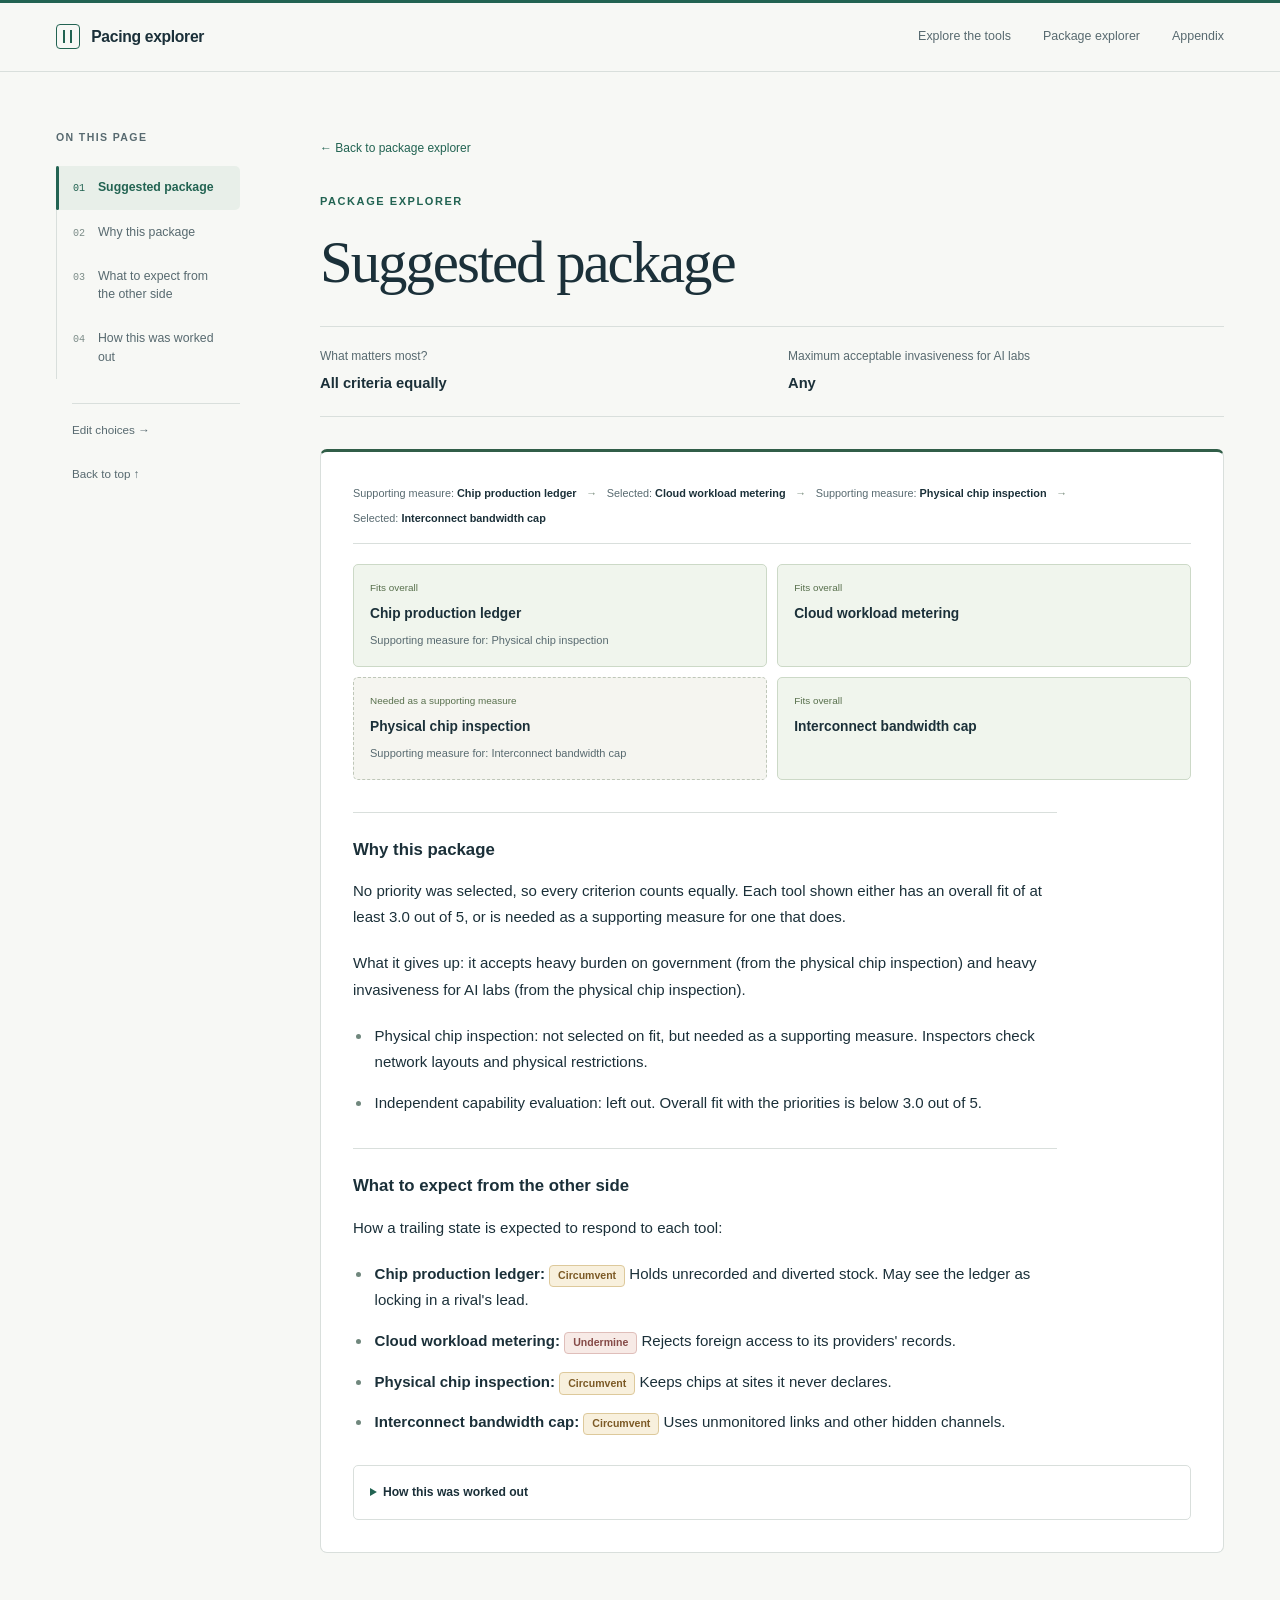
==== package.html @ ae377d94 "Add the pacing explorer site Site files only (pages, styles, data, scripts), copied from the pacing " ====
<!doctype html>
<html lang="en">
<head>
<meta charset="utf-8">
<meta name="viewport" content="width=device-width, initial-scale=1">
<meta name="referrer" content="no-referrer">
<title>Suggested package | Verifying agreements to pace AI</title>
<link rel="stylesheet" href="css/style.css">
</head>
<body data-page="package">
<a class="skip-link" href="#main">Skip to content</a>

<main id="main" tabindex="-1">
  <div id="view" class="wrap">
    <noscript>
      <p>This page needs JavaScript to show its content. Everything runs on this device. Nothing is sent anywhere.</p>
    </noscript>
  </div>
</main>

<div id="tooltip" class="tooltip" role="tooltip" hidden></div>

<!-- Data first, then logic. Plain scripts, so the page works when opened from a folder (file://). -->
<script src="data/interventions.js"></script>
<script src="data/glossary.js"></script>
<script src="data/method.js"></script>
<script src="js/builder.js"></script>
<script src="js/app.js"></script>
</body>
</html>
---- css/style.css ----
/* Local, dependency-free styles. Content and scoring live in data/*.js. */
:root {
  color-scheme: light;
  --ink: #1b3039;
  --muted: #586a70;
  --line: #d9dfdc;
  --soft: #edf1ed;
  --paper: #fff;
  --bg: #f7f8f5;
  --link: #226352;
  --focus: #216953;
  --c-benefit: #1f5fbf;
  --c-cost: #8a5a2b;
  --c-empty: #6b7280;
  --measure: 44rem;
  --serif: Charter, "Bitstream Charter", "Iowan Old Style", "Palatino Linotype", Palatino, Georgia, serif;
  --sans: -apple-system, BlinkMacSystemFont, "Segoe UI", Helvetica, Arial, sans-serif;
  --mono: "SFMono-Regular", Consolas, monospace;
}
* { box-sizing: border-box; }
html { -webkit-text-size-adjust: 100%; scroll-behavior: smooth; scroll-padding-top: 0; }
body { margin: 0; background: var(--bg); color: var(--ink); font: 16px/1.75 var(--sans); }
.wrap { width: min(100%, 1440px); margin: 0 auto; padding: 3.5rem 3.5rem 6rem; display: grid; grid-template-columns: 12.5rem minmax(0, 1fr); column-gap: 4rem; }
.wrap > * { grid-column: 2; min-width: 0; }
main:focus, h1:focus, section:focus, .builder-results:focus, details:focus { outline: none; }
a { color: var(--link); text-underline-offset: .22em; text-decoration-thickness: 1px; }
a:hover { text-decoration-thickness: 2px; }
button, input, select, summary, a { -webkit-tap-highlight-color: #22635218; }
button, input, select { font: inherit; }
:focus-visible { outline: 3px solid var(--focus); outline-offset: 4px; border-radius: 3px; }
[hidden] { display: none !important; }
.skip-link { position: fixed; left: 1rem; top: -6rem; z-index: 100; background: var(--ink); color: white; padding: .7rem 1.2rem; }
.skip-link:focus { top: .5rem; }
.visually-hidden { position: absolute !important; width: 1px; height: 1px; margin: -1px; padding: 0; overflow: hidden; clip: rect(0 0 0 0); white-space: nowrap; border: 0; }
h1, h2, h3, h4, h5 { color: var(--ink); }
h1, h2 { font-family: var(--serif); font-weight: 500; }
h1 { margin: 0; max-width: 52rem; font-size: clamp(2.8rem, 4.6vw, 4.5rem); line-height: 1.08; letter-spacing: -.035em; text-wrap: balance; }
h2 { margin: 0; max-width: 44rem; font-size: clamp(1.9rem, 2.8vw, 2.75rem); line-height: 1.17; letter-spacing: -.025em; text-wrap: balance; }
h3 { margin: 2rem 0 .8rem; font-size: 1.12rem; font-weight: 650; line-height: 1.4; }
h4 { margin: 2rem 0 .75rem; font-size: 1rem; line-height: 1.5; }
h5 { margin: 1.5rem 0 .5rem; font-size: 1rem; line-height: 1.5; }
p, ul, ol, dl { margin: 0 0 1.25rem; }
strong { font-weight: 650; }
.eyebrow { margin: 0 0 1.2rem; font-size: .69rem; font-weight: 650; letter-spacing: .14em; text-transform: uppercase; color: var(--link); }
section > p, section > .bullets, .why, .notes, .steps-block { max-width: var(--measure); }
.wrap > section { margin-top: 4rem; padding-top: 2.5rem; border-top: 1px solid var(--line); scroll-margin-top: 6rem; }
.wrap > section > :last-child { margin-bottom: 0; }
.section-heading { display: flex; align-items: baseline; gap: 1rem; margin-bottom: 1.4rem; }
.section-index { font: .75rem/1 var(--mono); color: var(--link); flex: 0 0 auto; }
ul.bullets, ol.bullets, .plain-list { padding-left: 1.4rem; }
.bullets li, .plain-list li { padding-left: .2rem; margin-bottom: .8rem; }
li::marker { color: #70877d; }

/* The same navigation frame stays available throughout the publication. */
.masthead { position: sticky; top: 0; z-index: 40; background: #f7f8f5f5; border-top: 3px solid #226352; border-bottom: 1px solid var(--line); backdrop-filter: blur(12px); }
.masthead-inner { max-width: 1440px; min-height: 68px; margin: auto; padding: 0 3.5rem; display: flex; justify-content: space-between; align-items: center; gap: 2rem; }
.brand { display: inline-flex; align-items: center; gap: .7rem; color: var(--ink); font-size: .98rem; font-weight: 650; text-decoration: none; white-space: nowrap; letter-spacing: -.02em; }
.brand-mark { width: 24px; height: 25px; border: 1.5px solid var(--link); border-radius: 4px; position: relative; background: linear-gradient(var(--link), var(--link)) 6px 5px / 2px 13px no-repeat, linear-gradient(var(--link), var(--link)) 13px 5px / 2px 13px no-repeat; }
.masthead nav { display: flex; align-items: center; gap: 2rem; }
.masthead nav a { color: var(--muted); font-size: .78rem; text-decoration: none; padding: .7rem 0; }
.masthead nav a:hover { color: var(--link); }
.wrap > .toc { grid-column: 1; grid-row: 1 / span 12; position: sticky; top: 7rem; align-self: start; max-height: calc(100dvh - 9rem); overflow-y: auto; padding-right: 1rem; }
.toc-heading { font-size: .66rem; font-weight: 650; letter-spacing: .13em; text-transform: uppercase; color: var(--muted); margin-bottom: 1.2rem; }
.toc ol { list-style: none; padding: 0; margin: 0; border-left: 1px solid var(--line); }
.toc li { margin: 0; }
.toc a[data-section] { display: flex; align-items: baseline; gap: .8rem; position: relative; padding: .8rem .8rem .8rem 1rem; font-size: .77rem; line-height: 1.5; color: var(--muted); text-decoration: none; border-radius: 0 5px 5px 0; }
.toc-number { font: .63rem/1.5 var(--mono); color: #7c8c88; }
.toc a[data-section]:hover { background: #edf1ed; color: var(--ink); }
.toc a[aria-current="location"] { color: var(--link); font-weight: 650; background: #e8efe9; }
.toc a[aria-current="location"]::before { content: ""; position: absolute; top: 0; bottom: 0; left: -1px; width: 3px; background: var(--link); border-radius: 2px; }
.toc a[aria-current] .toc-number { color: var(--link); }
.toc-toggle { display: none; }
.back-top, .toc-method { display: block; margin: 1.5rem 0 0 1rem; color: var(--muted); font-size: .73rem; text-decoration: none; }
.toc-method { padding-top: 1rem; border-top: 1px solid var(--line); }

/* An immediate route to the tools, followed by the original introduction. */
.site-head { padding: .25rem 0 2.5rem; scroll-margin-top: 6rem; }
.hero-actions { display: flex; flex-wrap: wrap; align-items: center; gap: .65rem; margin-top: 2rem; }
.button-primary, .button-secondary { display: inline-flex; align-items: center; justify-content: center; min-height: 46px; padding: .65rem 1.1rem; border: 1px solid var(--link); border-radius: 5px; font-size: .79rem; font-weight: 600; text-decoration: none; transition: background .15s, transform .15s; }
.button-primary { background: var(--link); color: white; }
.button-primary:hover { background: #184b3f; transform: translateY(-1px); }
.button-secondary { background: transparent; border-color: #b9c9c0; color: var(--link); }
.button-secondary:hover { background: #e8efe9; }

.intro { max-width: var(--measure); }
.intro > p:first-child { font-family: var(--serif); font-size: 1.3rem; line-height: 1.65; letter-spacing: -.01em; }

/* Native disclosures keep all text available without a wall of prose. */
summary { cursor: pointer; list-style: none; display: flex; align-items: center; gap: 1rem; }
summary::-webkit-details-marker { display: none; }
summary::marker { content: ""; }
.disclosure-icon { margin-left: auto; width: 10px; height: 10px; border-right: 1.5px solid currentColor; border-bottom: 1.5px solid currentColor; transform: rotate(45deg) translate(-2px, -2px); flex: 0 0 auto; transition: transform .15s; }
details[open] > summary .disclosure-icon { transform: rotate(225deg) translate(-1px, -1px); }
.section-actions { display: flex; justify-content: end; margin-top: -.5rem; }
.text-button { border: 0; background: transparent; color: var(--link); cursor: pointer; padding: .65rem 0 .65rem 1rem; min-height: 44px; font-size: .75rem; text-decoration: underline; text-underline-offset: .25em; }
.proposal-list { list-style: none; padding: 0; margin: 0; border: 1px solid var(--line); border-radius: 7px; overflow: clip; background: var(--paper); }
.proposal-list > li + li { border-top: 1px solid var(--line); }
.proposal > summary { padding: 1.3rem 1.5rem; min-height: 76px; font-family: var(--serif); font-size: 1.26rem; line-height: 1.4; }
.proposal > summary:hover { background: #f1f5f0; }
.proposal-number { font: .68rem/1.5 var(--mono); color: #688375; padding-right: .25rem; }
.proposal[open] > summary { background: #eef3ed; border-bottom: 1px solid var(--line); }
.proposal-body { max-width: 49rem; padding: 1.5rem 2rem 1.5rem 4rem; font-size: .94rem; }
.proposal-body > :last-child { margin-bottom: 0; }

/* Tables have clear labels, generous spacing, and responsive reading layouts. */
.table-scroll { position: relative; overflow-x: auto; max-width: 100%; margin: 1.8rem 0 1.1rem; border: 1px solid var(--line); border-radius: 6px; background: var(--paper); -webkit-overflow-scrolling: touch; scrollbar-color: #718b7c #eaf0e9; scrollbar-width: thin; }
.table-scroll.is-scrollable { box-shadow: inset -12px 0 12px -12px #1b303955; }
.table-scroll.is-scrollable::after { content: "Scroll to compare →"; position: sticky; left: 0; display: block; width: min(100%, 100vw); padding: .6rem 1rem; border-top: 1px solid var(--line); color: var(--muted); background: #f0f4ee; font-size: .7rem; }
.data-table { border-collapse: separate; border-spacing: 0; width: 100%; font-size: .78rem; line-height: 1.6; }
.data-table th, .data-table td { padding: 1.1rem .85rem; border-bottom: 1px solid var(--line); vertical-align: top; text-align: left; }
.data-table thead th { background: #eef2ec; color: #465c50; font-size: .7rem; font-weight: 650; line-height: 1.5; }
.data-table tbody th { font-weight: 600; }
.data-table tbody tr:last-child > * { border-bottom: 0; }
.data-table tbody tr:hover { background: #f4f7f1; }
.ranking-table { min-width: 49rem; }
.ranking-table th:first-child, .ranking-table td:first-child { width: 3rem; text-align: center; font: .72rem/1.6 var(--mono); color: #73837a; }
.ranking-table th:nth-child(2), .ranking-table td:nth-child(2) { width: 11.5rem; min-width: 11rem; }
.ranking-table td:nth-child(2) a { color: var(--ink); font-weight: 600; text-decoration: none; }
.ranking-table td:nth-child(2) a:hover { color: var(--link); text-decoration: underline; }
.ranking-table td:nth-child(n+3), .ranking-table thead th:nth-child(n+3) { text-align: center; vertical-align: middle; }
.ranking-table :is(th, td):nth-child(2) { position: sticky; left: 0; background: var(--paper); box-shadow: 1px 0 var(--line); z-index: 1; }
.ranking-table thead th:nth-child(2) { background: #eef2ec; }
.rank { display: inline-block; min-width: 4.2em; padding: .16rem .45rem; border: 1px solid #b7c8bc; border-radius: 4px; font-size: .68rem; line-height: 1.5; text-align: center; font-weight: 600; white-space: nowrap; }
.rank-core { background: #2c5c4a; border-color: #2c5c4a; color: white; }
.rank-partial { background: #e6eee5; color: #315442; }
.rank-option { border-style: dashed; background: #fff; color: #5b6d60; }
.rank-none { border-color: transparent; color: #7a8780; min-width: 0; }
.rank-legend { display: flex; flex-wrap: wrap; gap: .65rem 1.3rem; list-style: none; padding: 0; font-size: .72rem; color: var(--muted); }
.rank-legend .rank { margin-right: .3rem; }
.score-key { min-width: 38rem; }
.score-key th:first-child { width: 25%; }

/* The whole card opens the report; one descriptive link per card is keyboard-focusable. */
.cards { display: grid; grid-template-columns: 1fr 1fr; gap: 1rem; list-style: none; padding: 0; margin: 1.8rem 0 0; }
.card { position: relative; display: flex; flex-direction: column; align-items: start; padding: 1.65rem 1.7rem 1.4rem; background: var(--paper); border: 1px solid var(--line); border-radius: 7px; transition: transform .18s, border-color .18s, box-shadow .18s; }
.card:hover { border-color: #88a18d; box-shadow: 0 5px 20px #19362809; transform: translateY(-2px); }
.card-number { font: .68rem/1 var(--mono); color: #6c8977; margin-bottom: 1.25rem; }
.card h3 { margin: 0 0 .8rem; font: 500 1.65rem/1.22 var(--serif); letter-spacing: -.02em; }
.card h3 a { color: var(--ink); text-decoration: none; }
.card-text { font-size: .86rem; line-height: 1.8; margin-bottom: 1.6rem; max-width: 40rem; }
.card-link { margin-top: auto; display: inline-flex; align-items: center; min-height: 30px; font-size: .75rem; font-weight: 650; text-decoration: none; }
.card-link::after { content: ""; position: absolute; inset: 0; border-radius: 7px; }
.card-link:focus-visible { outline: none; }
.card:focus-within { outline: 3px solid var(--focus); outline-offset: 3px; }
.card:last-child { grid-column: 1 / -1; display: grid; grid-template-columns: 1fr 1.2fr; column-gap: 2rem; }
.card:last-child .card-number { grid-column: 1; }
.card:last-child h3 { grid-column: 1; }
.card:last-child .card-text { grid-column: 2; grid-row: 1 / span 3; margin-bottom: 0; align-self: center; }
.card:last-child .card-link { grid-column: 1; }

/* A visible relationship between choices and their live result. */
.builder-text { max-width: var(--measure); }
.builder-text > p:nth-child(2) { color: var(--muted); font-size: .88rem; }
.supporting-details { margin: 1.5rem 0 2rem; border: 1px solid var(--line); border-radius: 6px; background: #f0f3ee; font-size: .85rem; }
.supporting-details > summary { padding: .9rem 1.2rem; font-weight: 600; }
.supporting-details[open] > summary { border-bottom: 1px solid var(--line); }
.builder-form { position: static; max-width: 52rem; display: grid; grid-template-columns: minmax(0, 1.35fr) minmax(0, 1fr); align-items: start; gap: 1.5rem 2rem; margin: 0; padding: 1.7rem; background: #edf2eb; border: 1px solid #cad7c9; border-radius: 7px; }
.field { border: 0; padding: 0; margin: 0; width: 100%; min-width: 0; }
.field-priorities { grid-row: 1 / span 3; }
.field legend { font-size: .84rem; line-height: 1.5; font-weight: 650; margin-bottom: .8rem; padding: 0; }
.field + .field legend { width: 100%; }
.field-hint { font-size: .73rem; color: var(--muted); margin: 0 0 .65rem; }
.choices { display: grid; gap: .4rem; }
.choice { display: flex; align-items: center; gap: .6rem; position: relative; padding: .7rem .75rem; min-height: 44px; border: 1px solid #ced8cc; border-radius: 4px; background: #ffffffa6; cursor: pointer; font-size: .76rem; line-height: 1.45; }
.choice:has(input:checked) { color: #1e513c; border-color: #487b59; background: #e2ecdd; box-shadow: inset 2px 0 #487b59; }
.choice:hover { border-color: #78977a; }
.choice input { width: 1rem; height: 1rem; flex: 0 0 auto; margin: 0; accent-color: var(--link); }
.choice:focus-within { outline: 3px solid var(--focus); outline-offset: 2px; }
.choice input:focus-visible { outline: none; }
.pick-status { margin: .65rem 0 0; color: var(--link); }
.field:not(.field-priorities) .choice { display: inline-flex; justify-content: center; width: calc((100% - .8rem) / 3); padding: .7rem .2rem; gap: .35rem; }
.field:not(.field-priorities) .choice + .choice { margin-left: .4rem; }
.field:not(.field-priorities) .choice input { width: .8rem; height: .8rem; }
.btn { font-size: .75rem; font-weight: 600; line-height: 1.5; min-height: 42px; padding: .65rem .85rem; background: transparent; border: 1px solid #b9c8b7; border-radius: 4px; color: var(--muted); cursor: pointer; width: 100%; }
.btn:hover { background: #dfe8da; color: var(--ink); }
.view-results { display: flex; align-items: center; justify-content: center; gap: .3rem; min-height: 46px; padding: .75rem 1rem; border: 1px solid var(--link); border-radius: 4px; background: var(--link); color: white; font-size: .8rem; font-weight: 600; line-height: 1.5; text-decoration: none; text-align: center; }
.view-results:hover { background: #184b3f; }
.builder-results { min-width: 0; scroll-margin-top: 9rem; }
.builder-output { padding: 1.5rem; border: 1px solid var(--line); border-top: 3px solid #315e48; background: var(--paper); border-radius: 7px; font-size: .85rem; }
.builder-output > h3 { margin: 0 0 1.25rem; font: 500 1.9rem/1.2 var(--serif); letter-spacing: -.025em; }
.builder-output > h4 { padding-top: 1.5rem; border-top: 1px solid var(--line); }
.chain { display: flex; flex-wrap: wrap; align-items: baseline; gap: .4rem .6rem; padding-bottom: 1rem; border-bottom: 1px solid var(--line); font-size: .68rem; font-weight: 600; line-height: 1.7; }
.chain-item { display: inline; }
.chain-label { font-weight: 400; color: var(--muted); }
.chain-arrow { color: #7a8d7e; }
.layers { display: grid; grid-template-columns: repeat(2, minmax(0, 1fr)); gap: .65rem; list-style: none; padding: 0; margin: 1.25rem 0 1.8rem; }
.layers:has(.layer:only-child) { grid-template-columns: 1fr; }
.layer { display: flex; flex-direction: column; align-items: start; gap: .5rem; padding: 1rem; background: #f0f5ed; border: 1px solid #ccd9c7; border-radius: 5px; }
.layer-supporting { background: #f5f5f0; border-style: dashed; border-color: #bfc7b9; }
.layer-role { font-size: .62rem; line-height: 1.5; color: #58704d; }
.layer-name { color: var(--ink); font-size: .86rem; font-weight: 650; line-height: 1.45; text-decoration: none; }
.layer-name:hover { text-decoration: underline; }
.layer-supports { font-size: .69rem; color: var(--muted); line-height: 1.6; }
.notes { padding-left: 1.2rem; }
.notes li { padding-left: .15rem; margin-bottom: .9rem; }
.notes li.note-conflict { padding: .9rem 1rem; margin: 1rem 0 1rem -1.2rem; list-style: none; border-left: 3px solid #9b783e; border-radius: 0 4px 4px 0; background: #f6efdf; color: #644b28; }
.builder-output.is-empty { border-top-color: #9b783e; }
.steps-block { margin-top: 1.5rem; }
.tag-picked { display: inline-block; margin-left: .4rem; padding: .05rem .35rem; border: 1px solid #95ab8d; border-radius: 3px; font-size: .6rem; font-weight: 400; color: var(--link); }
.sums { min-width: 58rem; font-size: .7rem; font-variant-numeric: tabular-nums; }
.sums td, .sums th { white-space: nowrap; }
.sums .sum-row { background: #edf2e9; font-weight: 650; }
.sums :is(th, td):first-child { position: sticky; left: 0; z-index: 1; background: #f2f5ef; box-shadow: 1px 0 var(--line); max-width: 14rem; white-space: normal; }
details.worked { margin-top: 1.8rem; border: 1px solid var(--line); border-radius: 5px; }
details.worked > summary { display: list-item; list-style: disclosure-closed; list-style-position: inside; padding: 1rem; font-size: .76rem; font-weight: 600; }
details.worked[open] > summary { list-style-type: disclosure-open; border-bottom: 1px solid var(--line); }
details.worked > summary::marker { content: normal; color: var(--link); }
.worked-body { padding: 1rem 1rem .1rem; font-size: .78rem; }
.worked-body .table-scroll { margin-bottom: 1rem; }

/* References remain discoverable, with a searchable glossary. */
details.reference, details.sources { border: 1px solid var(--line); border-radius: 6px; background: var(--paper); margin-top: .8rem; }
details.reference > summary, details.sources > summary { min-height: 68px; padding: 1.1rem 1.4rem; font-size: .98rem; font-weight: 600; }
details.reference > summary:hover, details.sources > summary:hover { background: #eff4ec; }
details.reference[open] > summary, details.sources[open] > summary { border-bottom: 1px solid var(--line); }
.reference-body { padding: 1.5rem; }
.reference-body > p { max-width: var(--measure); }
.reference-body > :last-child { margin-bottom: 0; }
.glossary-search { display: block; width: 100%; min-height: 46px; padding: .7rem 1rem; background: #f8faf6; border: 1px solid #b9cbb8; border-radius: 4px; color: var(--ink); font-size: .86rem; }
.glossary-count { margin-top: .6rem; }
.glossary { display: grid; grid-template-columns: 1fr 1fr; gap: 0 2rem; margin: 0; }
.glossary-entry { border-top: 1px solid var(--line); padding: 1.2rem 0; }
.glossary dt { font-size: .87rem; font-weight: 650; line-height: 1.5; margin-bottom: .5rem; }
.glossary dd { margin: 0; font-size: .85rem; line-height: 1.8; color: var(--muted); }
.glossary dd::first-letter, .tooltip .def::first-letter, .justification::first-letter { text-transform: uppercase; }
.empty-search { padding: 1.25rem 0; color: var(--muted); }

/* Tool reports share the home page frame and have their own section navigation. */
.tool-toolbar { display: flex; align-items: end; justify-content: space-between; gap: 1rem; margin-bottom: 2rem; }
.crumbs { margin: 0; font-size: .75rem; flex: 0 0 auto; }
.crumbs a { display: inline-flex; min-height: 40px; align-items: center; text-decoration: none; }
.tool-switch { width: min(21rem, 67%); min-width: 0; }
.tool-switch label { display: block; font-size: .63rem; font-weight: 600; color: var(--muted); margin-bottom: .3rem; }
.tool-switch select { width: 100%; max-width: 100%; min-height: 42px; padding: .5rem 2rem .5rem .75rem; background: var(--paper); border: 1px solid #c8d3c6; border-radius: 4px; font-size: .75rem; color: var(--ink); cursor: pointer; text-overflow: ellipsis; }
.tool-head { margin-bottom: 2rem; padding-bottom: 2rem; border-bottom: 1px solid var(--line); }
.tool-head h1 { max-width: 48rem; }
body[data-page="tool"] .wrap > section:first-of-type { border: 0; padding: 0; margin: 0; }
body[data-page="tool"] .wrap > section:first-of-type h2 { font: 650 .68rem/1.5 var(--sans); text-transform: uppercase; letter-spacing: .12em; color: var(--muted); margin-bottom: 1rem; }
body[data-page="tool"] .wrap > section > h2 { margin-bottom: 1.5rem; }
body[data-page="tool"] .wrap > section:first-of-type > p { font-size: 1.06rem; line-height: 1.9; }
.overview-grid { display: grid; grid-template-columns: 1.1fr 1fr; gap: 1rem; align-items: start; }
.ov { min-width: 0; }
.ov-achieves, .ov-costs { padding: 1.3rem; border: 1px solid var(--line); border-radius: 6px; background: var(--paper); }
.ov-achieves { border-top: 3px solid var(--c-benefit); }
.ov-costs { border-top: 3px solid var(--c-cost); }
.ov h3 { margin: 0 0 1rem; font-size: .78rem; }
.ov-achieves h3 { color: #26558c; }
.ov-costs h3 { color: #805c36; }
.meters { list-style: none; padding: 0; margin: 0; }
.meter-item { border-top: 1px solid var(--line); }
.meter-row { display: grid; grid-template-columns: minmax(0, 1fr) 1rem; gap: .6rem; width: 100%; padding: 1rem 0; text-align: left; background: transparent; border: 0; color: var(--ink); cursor: pointer; }
.meter-row:hover { background: #f2f5ef; }
.meter-label { font-size: .82rem; font-weight: 600; line-height: 1.5; }
.meter-reading { display: flex; align-items: center; gap: .75rem; grid-column: 1; grid-row: 2; }
.dots { display: inline-flex; align-items: center; gap: .3rem; flex-shrink: 0; }
.pip { display: inline-block; width: .65rem; height: .65rem; border: 1px solid var(--c-empty); background: transparent; }
.dots-benefit .pip { border-radius: 50%; }
.dots-cost .pip { border-radius: 1px; }
.dots-benefit .pip.on { background: var(--c-benefit); border-color: var(--c-benefit); }
.dots-cost .pip.on { background: var(--c-cost); border-color: var(--c-cost); }
.meter-word { font-size: .73rem; color: var(--muted); white-space: nowrap; }
.chev { width: .4rem; height: .4rem; justify-self: end; align-self: center; grid-column: 2; grid-row: 1 / span 2; border-right: 1.5px solid #71867b; border-bottom: 1.5px solid #71867b; transform: rotate(45deg); }
.meter-row[aria-expanded="true"] .chev { transform: rotate(225deg); }
.justification { margin: 0; padding: 0 0 1rem; font-size: .8rem; color: var(--muted); line-height: 1.8; }
.ov-behaviours { grid-column: 1 / -1; margin-top: 1.5rem; }
.ov-behaviours .table-scroll { margin-top: 0; }
.behaviours { min-width: 40rem; }
.behaviours th:first-child { width: 19%; }
.behaviours td:nth-child(2) { width: 22%; }
.badges { display: inline-flex; flex-wrap: wrap; gap: .3rem; vertical-align: baseline; }
.badge-stance { display: inline-block; padding: .14rem .5rem; font-size: .66rem; line-height: 1.5; font-weight: 600; white-space: nowrap; border: 1px solid #bed0c1; border-radius: 4px; background: #edf4ed; color: #426c46; }
.stance-circumvent { color: #7c5a26; background: #f8f0dd; border-color: #ddc99b; }
.stance-undermine { color: #854a47; background: #f7eae6; border-color: #dfbeba; }
body[data-page="tool"] .wrap > .sources { margin-top: 3rem; scroll-margin-top: 6rem; }
.source-list { padding: 1.5rem 1.5rem .5rem 2.7rem; font-size: .85rem; overflow-wrap: anywhere; }
.source-list li { padding-left: .2rem; margin-bottom: 1rem; }
.prevnext { display: grid; grid-template-columns: minmax(0, 1fr) auto minmax(0, 1fr); gap: 2rem; border-top: 1px solid #a6b9ab; margin-top: 4rem; padding-top: 2rem; }
.prevnext a { display: flex; flex-direction: column; align-items: start; gap: .5rem; text-decoration: none; }
.prevnext a:hover .name { text-decoration: underline; text-underline-offset: .2em; }
.prevnext .dir { font-size: .7rem; color: var(--muted); }
.prevnext .name { max-width: 17rem; font: 500 1.3rem/1.3 var(--serif); }
.prevnext .next { text-align: right; align-items: end; }
.prevnext .all { padding: .3rem 0; font-size: .7rem; font-weight: 600; }

/* A standalone package report uses the same reading frame as intervention reports. */
.package-toolbar { margin-bottom: 1.5rem; }
.package-head { margin-bottom: 2rem; }
.package-choices { display: grid; grid-template-columns: 1fr 1fr; gap: 1.5rem 2rem; padding: 1.25rem 0; margin-bottom: 2rem; border-top: 1px solid var(--line); border-bottom: 1px solid var(--line); }
.package-choices dt { color: var(--muted); font-size: .75rem; line-height: 1.5; margin-bottom: .4rem; }
.package-choices dd { margin: 0; font-size: .92rem; font-weight: 600; line-height: 1.65; }
.package-output { padding: 2rem; font-size: .94rem; scroll-margin-top: 6rem; }
.package-output > h2 { font: 650 1.05rem/1.5 var(--sans); letter-spacing: 0; margin: 2rem 0 1rem; padding-top: 1.5rem; border-top: 1px solid var(--line); scroll-margin-top: 6rem; }
.package-output .worked { scroll-margin-top: 6rem; }
@media (max-width: 760px) {
  .package-output, .package-output > h2, .package-output .worked { scroll-margin-top: 8.5rem; }
}
@media (max-width: 599px) {
  .intro > p:first-child { font-size: 1.2rem; }
  .package-choices { grid-template-columns: 1fr; gap: 1rem; }
  .package-output { padding: 1.25rem; font-size: .9rem; }
}

/* Contextual definitions work with a pointer, keyboard, or touch. */
button.term { display: inline; padding: 0; margin: 0; border: 0; background: transparent; font: inherit; color: inherit; text-align: inherit; cursor: help; text-decoration: underline dotted #7d9a82; text-decoration-thickness: 1.5px; text-underline-offset: .2em; }
button.term:hover, button.term[aria-expanded="true"] { background: #dfeada; }
.tooltip { position: fixed; z-index: 60; width: max-content; max-width: min(23rem, calc(100vw - 1.5rem)); max-height: calc(100dvh - 2rem); overflow-y: auto; padding: 1rem 1.2rem; background: #203b32; color: white; border-radius: 6px; box-shadow: 0 8px 25px #10263325; font-size: .82rem; line-height: 1.7; }
.tooltip strong { display: block; margin-bottom: .4rem; }
.tooltip .def { display: block; }

@media (min-width: 1550px) { body { font-size: 17px; } }
@media (max-width: 1250px) {
  .wrap { padding-right: 2.5rem; padding-left: 2.5rem; grid-template-columns: 11rem minmax(0, 1fr); column-gap: 2.5rem; }
  .masthead-inner { padding: 0 2.5rem; }
  .builder-form, .builder-output { padding: 1.15rem; }
}
@media (max-width: 1000px) {
  .wrap { padding: 3rem 2rem 5rem; grid-template-columns: 10rem minmax(0, 1fr); column-gap: 2rem; }
  .masthead-inner { padding: 0 2rem; }
  .masthead nav { gap: 1.2rem; }
  .cards { grid-template-columns: 1fr; }
  .card:last-child { display: flex; }
  .card { padding: 1.5rem; }
  .builder-form { position: static; display: grid; grid-template-columns: 1.4fr 1fr; align-items: start; }
  .field-priorities { grid-row: 1 / span 3; }
  .field + .field { padding-top: 0; border-top: 0; }
  .field + .field legend { float: none; }
  .btn { align-self: end; }

  .overview-grid { grid-template-columns: 1fr; }
  .meter-row { grid-template-columns: minmax(0, 1fr) 10rem 1rem; align-items: center; }
  .meter-reading { grid-column: 2; grid-row: 1; }
  .meter-row .chev { grid-column: 3; grid-row: 1; }
}
@media (max-width: 760px) {
  html { scroll-padding-top: 0; }
  .masthead-inner { min-height: 60px; padding: 0 1.25rem; }
  .masthead nav { gap: 1rem; }
  .masthead nav a { font-size: .72rem; }
  .masthead nav a:last-child { display: none; }
  .wrap { display: block; max-width: 46rem; padding: 5rem 1.5rem 4rem; }
  .wrap > .toc { position: fixed; z-index: 35; left: 0; right: 0; top: 64px; max-height: calc(100dvh - 64px); padding: 0; overflow-y: auto; background: #f7f8f5fa; border-bottom: 1px solid var(--line); }
  .toc-heading { display: none; }
  .toc-toggle { width: 100%; display: flex; align-items: center; justify-content: space-between; gap: 1rem; min-height: 48px; padding: .7rem 1.5rem; font: 600 .76rem/1.5 var(--sans); color: var(--link); background: transparent; border: 0; cursor: pointer; text-align: left; }
  .toc-mobile-prefix { color: var(--muted); font-size: .68rem; font-weight: 500; }
  .toc-current { flex: 1; white-space: nowrap; overflow: hidden; text-overflow: ellipsis; }
  .menu-icon { display: block; width: 15px; height: 12px; border-top: 1.5px solid currentColor; border-bottom: 1.5px solid currentColor; background: linear-gradient(currentColor, currentColor) center / 100% 1.5px no-repeat; }
  .toc.is-open .menu-icon { height: 16px; border: 0; background: linear-gradient(45deg, transparent 46%, currentColor 47%, currentColor 53%, transparent 54%), linear-gradient(-45deg, transparent 46%, currentColor 47%, currentColor 53%, transparent 54%); }
  .toc ol { display: none; margin: .3rem 1.5rem 1rem; }
  .toc.is-open ol { display: block; }
  .toc a[data-section] { padding: .9rem 1rem; font-size: .85rem; }
  .toc .back-top, .toc .toc-method { display: none; }
  .toc.is-open .back-top, .toc.is-open .toc-method { display: block; margin: 1rem 2.5rem; }
  .site-head { padding-bottom: 2rem; }
  h1 { font-size: clamp(2.75rem, 7.4vw, 3.7rem); }
  .wrap > section { margin-top: 3rem; padding-top: 2rem; scroll-margin-top: 8.5rem; }
  .cards { grid-template-columns: 1fr 1fr; }
  .card:last-child { display: grid; }
  .card { padding: 1.3rem; }
  .card h3 { font-size: 1.4rem; }
  .card-text { font-size: .82rem; }
  .tool-toolbar { margin-bottom: 2rem; }
  .site-head { scroll-margin-top: 8.5rem; }
  .tool-head { clear: both; }
  .overview-grid { grid-template-columns: 1fr 1fr; }
  .meter-row { grid-template-columns: minmax(0, 1fr) 1rem; }
  .meter-reading { grid-column: 1; grid-row: 2; }
  .meter-row .chev { grid-column: 2; grid-row: 1 / span 2; }
  body[data-page="tool"] .wrap > .sources { scroll-margin-top: 8.5rem; }
}
@media (max-width: 599px) {
  body { font-size: 16px; line-height: 1.8; }
  .masthead-inner { padding: 0 1.2rem; gap: .6rem; }
  .brand { font-size: .88rem; gap: .55rem; }
  .brand-mark { width: 22px; height: 24px; }
  .masthead nav a { font-size: .69rem; }
  .masthead nav a:nth-child(2) { display: none; }
  .wrap { padding: 4.5rem 1.25rem 3rem; }
  .toc-toggle { padding-left: 1.25rem; padding-right: 1.25rem; }
  .eyebrow { font-size: .62rem; margin-bottom: 1rem; }
  h1 { font-size: 2.9rem; line-height: 1.08; }
  h2 { font-size: 2rem; }
  .hero-actions { margin-top: 1.5rem; gap: .5rem; }
  .button-primary, .button-secondary { font-size: .74rem; padding: .65rem .85rem; }
  .section-heading { gap: .7rem; align-items: start; }
  .section-index { padding-top: .65rem; font-size: .65rem; }
  .proposal > summary { padding: 1.1rem; font-size: 1.2rem; gap: .8rem; }
  .proposal-body { padding: 1.3rem; font-size: .9rem; }
  .cards { grid-template-columns: 1fr; }
  .card, .card:last-child { display: flex; padding: 1.4rem; }
  .card-number { margin-bottom: 1rem; }
  .card h3 { font-size: 1.65rem; }
  .card-text { font-size: .88rem; margin-bottom: 1rem; }
  .card-link { min-height: 36px; font-size: .78rem; }
  .rank-legend { display: grid; gap: .7rem; font-size: .75rem; }
  /* All proposal ratings remain visible on phones, without horizontal panning. */
  #ranking .table-scroll, .ov-behaviours .table-scroll, #how-we-score .table-scroll { overflow: visible; border: 0; background: transparent; box-shadow: none; margin-top: 1.5rem; }
  #ranking .table-scroll::after, .ov-behaviours .table-scroll::after, #how-we-score .table-scroll::after { display: none; }
  .ranking-table, .behaviours, .score-key { min-width: 0; display: block; }
  .ranking-table thead, .behaviours thead, .score-key thead { position: absolute; width: 1px; height: 1px; overflow: hidden; clip: rect(0 0 0 0); white-space: nowrap; }
  .ranking-table tbody, .behaviours tbody, .score-key tbody { display: grid; gap: 1rem; }
  .ranking-table tr, .behaviours tr, .score-key tr { display: grid; grid-template-columns: auto minmax(0, 1fr); background: var(--paper); border: 1px solid var(--line); border-radius: 6px; padding: 1rem; }
  .ranking-table th, .ranking-table td, .behaviours th, .behaviours td, .score-key th, .score-key td { width: auto !important; min-width: 0 !important; padding: .55rem 0; border: 0; }
  .ranking-table td:first-child { grid-column: 1; padding-right: .8rem; padding-top: .6rem; text-align: left; font-size: .7rem; }
  .ranking-table td:nth-child(2) { grid-column: 2; position: static; box-shadow: none; font-size: .9rem; padding-bottom: 1rem; line-height: 1.5; }
  .ranking-table td:nth-child(n+3) { grid-column: 1 / -1; display: flex; justify-content: space-between; align-items: center; gap: 1rem; border-top: 1px solid #e9eee6; font-size: .73rem; text-align: right; }
  .ranking-table td:nth-child(n+3)::before { content: attr(data-label); text-align: left; color: var(--muted); }
  .rank { font-size: .7rem; }
  .behaviours tr, .score-key tr { grid-template-columns: minmax(0, 1fr); }
  .behaviours tr > *, .score-key tr > * { grid-column: 1; }
  .behaviours th, .score-key th { font-size: .9rem; }
  .behaviours td:last-child { font-size: .85rem; }
  .score-key td { font-size: .82rem; border-top: 1px solid var(--line); margin-top: .5rem; }
  .score-key td::before { content: attr(data-label); display: block; font-size: .66rem; color: var(--link); font-weight: 650; margin-bottom: .25rem; }
  .builder-form { display: flex; flex-direction: column; gap: 1.5rem; padding: 1.25rem; }
  .field + .field { border-top: 1px solid #ccd7ca; padding-top: 1.5rem; }
  .field + .field legend { width: 100%; }
  .field legend { font-size: .92rem; }
  .choice { font-size: .85rem; min-height: 48px; }
  .choices { gap: .5rem; }
  .field-hint { font-size: .76rem; }
  .builder-output { padding: 1.25rem; font-size: .88rem; }
  .builder-output > h3 { font-size: 1.9rem; }
  .layers { grid-template-columns: 1fr; }
  .layer-name { font-size: .94rem; }
  .layer-role, .layer-supports { font-size: .73rem; }
  .chain { font-size: .72rem; }
  .worked-body { padding: 1rem .75rem .1rem; }
  .reference-body { padding: 1.25rem; }
  .glossary { grid-template-columns: 1fr; }
  .glossary dt { font-size: .94rem; }
  .glossary dd { font-size: .88rem; }
  .tool-switch { width: 67%; max-width: 19rem; }
  .tool-switch select { font-size: .69rem; padding-left: .5rem; padding-right: 1.4rem; }
  .tool-switch label { font-size: .61rem; }
  .crumbs { font-size: .7rem; }
  .tool-head { margin-bottom: 1.7rem; padding-bottom: 1.7rem; }
  .tool-head h1 { font-size: 2.7rem; }
  body[data-page="tool"] .wrap > section:first-of-type > p { font-size: 1rem; }
  .overview-grid { grid-template-columns: 1fr; }
  .ov-achieves, .ov-costs { padding: 1.25rem; }
  .ov h3 { font-size: .87rem; }
  .meter-row { padding: 1.05rem 0; }
  .meter-label { font-size: .9rem; }
  .meter-word { font-size: .8rem; }
  .pip { width: .75rem; height: .75rem; }
  .justification { font-size: .86rem; }
  .prevnext { grid-template-columns: 1fr 1fr; gap: 1.5rem; margin-top: 3rem; }
  .prevnext .all { grid-row: 2; grid-column: 1 / -1; justify-self: center; min-height: 44px; justify-content: center; }
  .prevnext .name { font-size: 1.18rem; }
}
@media (max-width: 359px) {
  h1 { font-size: 2.5rem; }
  .masthead nav { display: none; }
  .tool-toolbar { display: block; }
  .tool-switch { width: 100%; margin-top: 1rem; }
}
@media (max-height: 800px) { .builder-form { position: static; } }
@media (prefers-reduced-motion: reduce) {
  html { scroll-behavior: auto; }
  *, *::before, *::after { animation: none !important; transition: none !important; }
}
@page { margin: 16mm 15mm; }
@media print {
  :root { --ink: #000; --muted: #333; --line: #aaa; --paper: #fff; --bg: #fff; }
  html { scroll-behavior: auto; }
  body { font-size: 10pt; line-height: 1.5; background: #fff; }
  .masthead, .skip-link, .tooltip, .toc, .btn, .prevnext, .crumbs, .tool-toolbar, .hero-actions, .section-actions, .view-results, .glossary-search, .glossary-count, .empty-search, .disclosure-icon { display: none !important; }
  .wrap, body[data-page="tool"] .wrap { display: block; width: 100%; max-width: none; padding: 0; }
  h1, .tool-head h1 { font-size: 29pt; max-width: none; }
  h2 { font-size: 20pt; }
  h3 { font-size: 12pt; }
  h1, h2, h3, h4, h5, summary { break-after: avoid; }
  p { orphans: 3; widows: 3; }
  .wrap > section { margin-top: 1.8rem; padding-top: 1.3rem; }
  body[data-page="home"] .wrap > section { break-before: page; margin-top: 0; padding-top: 1rem; }
  .card, .layer, tr, .meter-item, .ov-achieves, .ov-costs, .notes li, .bullets li, .source-list li, .builder-form .field { break-inside: avoid; }
  .cards { gap: .65rem; }
  .card, .card:last-child { display: block; padding: .8rem 1rem; }
  .card h3 { font-size: 14pt; }
  .card-text { font-size: 10pt; line-height: 1.5; }
  .card-link { display: block; min-height: 0; margin-top: .5rem; font-size: 9pt; }
  .card-link::after { display: none; }
  a { color: #000; text-decoration: none; overflow-wrap: anywhere; }
  a[href^="http"]::after { content: " (" attr(href) ")"; font: 8pt/1.4 var(--sans); font-weight: 400; }
  .table-scroll { overflow: visible; box-shadow: none; }
  .table-scroll::after { display: none !important; }
  .ranking-table, .score-key, .sums, .behaviours { min-width: 0; table-layout: fixed; display: table; }
  .ranking-table thead, .behaviours thead, .score-key thead { display: table-header-group; position: static; width: auto; height: auto; clip: auto; white-space: normal; }
  .ranking-table tbody, .behaviours tbody, .score-key tbody { display: table-row-group; }
  .ranking-table tr, .behaviours tr, .score-key tr { display: table-row; padding: 0; }
  .ranking-table td, .ranking-table th, .behaviours td, .behaviours th, .score-key td, .score-key th { display: table-cell !important; }
  .ranking-table td::before, .score-key td::before { display: none !important; }
  .data-table { font-size: 8pt; }
  .data-table th, .data-table td { padding: .45rem .35rem; overflow-wrap: anywhere; }
  .ranking-table :is(th, td):nth-child(2), .sums :is(th, td):first-child { position: static; box-shadow: none; }
  .ranking-table th:first-child { width: 6%; }
  .ranking-table th:nth-child(2), .ranking-table td:nth-child(2) { min-width: 0; width: 19%; }
  .rank { font-size: 7pt; min-width: 0; padding: .1rem .3rem; }
  .sums th, .sums td { white-space: normal; }
  .sums { font-size: 6.5pt; }
  .builder-form { position: static; display: flex; flex-direction: row; gap: 1rem; margin: 1.5rem 0; padding: 1rem; }
  .builder-form .field-priorities { flex: 2; }
  .builder-form .field:not(.field-priorities) { flex: 1; padding: 0; border: 0; }
  .choices { grid-template-columns: 1fr 1fr; }
  .choice { font-size: 9pt; min-height: 0; padding: .3rem; }
  .field:not(.field-priorities) .choice { display: flex; width: 100%; margin: .2rem 0; }
  .builder-output { padding: 1rem; }
  .intro > p:first-child { font-size: 13pt; }
  .package-choices { font-size: 10pt; }
  .builder-output > h3 { font-size: 20pt; }
  details.worked { break-before: page; }
  .layers { grid-template-columns: 1fr 1fr; }
  .ov-achieves, .ov-costs { padding: 1rem; }
  .meter-row { grid-template-columns: minmax(0, 1fr) 10rem; padding: .7rem 0; }
  .meter-reading { grid-row: 1; grid-column: 2; }
  .meter-row .chev { display: none; }
  .meter-label, .meter-word, .justification { font-size: 9pt; }
  .proposal-list, .proposal-list > li, details.reference, details.sources { overflow: visible; border: 0; }
  .proposal > summary { padding: 1rem 0; }
  .proposal-body, .reference-body { padding: 0; }
  .reference > summary, .sources > summary { padding: 1rem 0 !important; }
  .glossary-entry { break-inside: avoid; }
  .glossary dd { font-size: 9pt; }
  button.term { text-decoration: none; }
  .rank, .pip, .badge-stance, input, .choice { -webkit-print-color-adjust: exact; print-color-adjust: exact; }
}
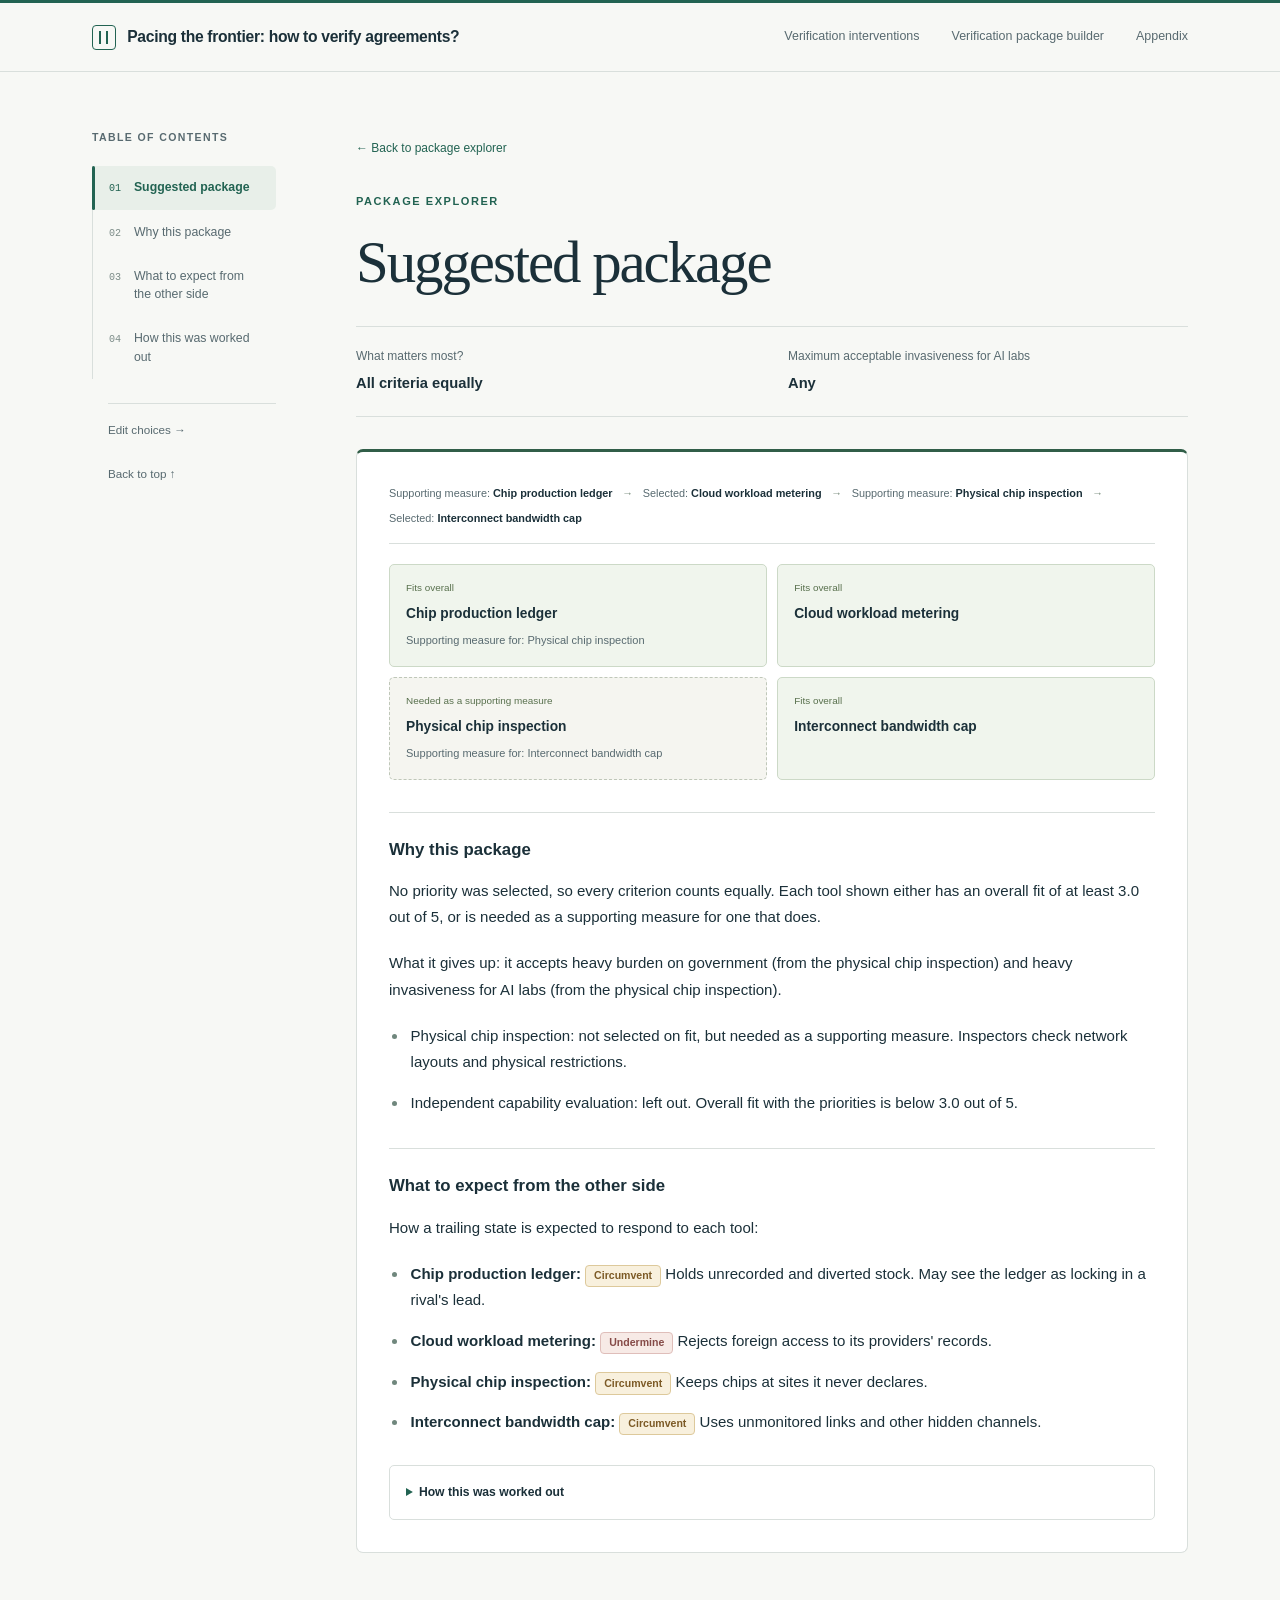
==== commit a75740ba: "Fixed the edges" ====
--- a/package.html
+++ b/package.html
@@ -5,7 +5,7 @@
 <meta name="viewport" content="width=device-width, initial-scale=1">
 <meta name="referrer" content="no-referrer">
 <title>Suggested package | Verifying agreements to pace AI</title>
-<link rel="stylesheet" href="css/style.css">
+<link rel="stylesheet" href="css/style.css?v=20261126-widths">
 </head>
 <body data-page="package">
 <a class="skip-link" href="#main">Skip to content</a>
--- a/css/style.css
+++ b/css/style.css
@@ -12,7 +12,12 @@
   --c-benefit: #1f5fbf;
   --c-cost: #8a5a2b;
   --c-empty: #6b7280;
-  --measure: 44rem;
+  /* One shared reading column for prose, tables, forms, and reference panels. */
+  --measure: 52rem;
+  --rail-width: 12.5rem;
+  --column-gap: 4rem;
+  --page-gutter: 3.5rem;
+  --layout-width: calc(var(--measure) + var(--rail-width) + var(--column-gap) + var(--page-gutter) * 2);
   --serif: Charter, "Bitstream Charter", "Iowan Old Style", "Palatino Linotype", Palatino, Georgia, serif;
   --sans: -apple-system, BlinkMacSystemFont, "Segoe UI", Helvetica, Arial, sans-serif;
   --mono: "SFMono-Regular", Consolas, monospace;
@@ -20,7 +25,7 @@
 * { box-sizing: border-box; }
 html { -webkit-text-size-adjust: 100%; scroll-behavior: smooth; scroll-padding-top: 0; }
 body { margin: 0; background: var(--bg); color: var(--ink); font: 16px/1.75 var(--sans); }
-.wrap { width: min(100%, 1440px); margin: 0 auto; padding: 3.5rem 3.5rem 6rem; display: grid; grid-template-columns: 12.5rem minmax(0, 1fr); column-gap: 4rem; }
+.wrap { width: min(100%, var(--layout-width)); margin: 0 auto; padding: 3.5rem var(--page-gutter) 6rem; display: grid; grid-template-columns: var(--rail-width) minmax(0, 1fr); column-gap: var(--column-gap); }
 .wrap > * { grid-column: 2; min-width: 0; }
 main:focus, h1:focus, section:focus, .builder-results:focus, details:focus { outline: none; }
 a { color: var(--link); text-underline-offset: .22em; text-decoration-thickness: 1px; }
@@ -34,8 +39,8 @@
 .visually-hidden { position: absolute !important; width: 1px; height: 1px; margin: -1px; padding: 0; overflow: hidden; clip: rect(0 0 0 0); white-space: nowrap; border: 0; }
 h1, h2, h3, h4, h5 { color: var(--ink); }
 h1, h2 { font-family: var(--serif); font-weight: 500; }
-h1 { margin: 0; max-width: 52rem; font-size: clamp(2.8rem, 4.6vw, 4.5rem); line-height: 1.08; letter-spacing: -.035em; text-wrap: balance; }
-h2 { margin: 0; max-width: 44rem; font-size: clamp(1.9rem, 2.8vw, 2.75rem); line-height: 1.17; letter-spacing: -.025em; text-wrap: balance; }
+h1 { margin: 0; max-width: var(--measure); font-size: clamp(2.8rem, 4.6vw, 4.5rem); line-height: 1.08; letter-spacing: -.035em; text-wrap: balance; }
+h2 { margin: 0; max-width: var(--measure); font-size: clamp(1.9rem, 2.8vw, 2.75rem); line-height: 1.17; letter-spacing: -.025em; text-wrap: balance; }
 h3 { margin: 2rem 0 .8rem; font-size: 1.12rem; font-weight: 650; line-height: 1.4; }
 h4 { margin: 2rem 0 .75rem; font-size: 1rem; line-height: 1.5; }
 h5 { margin: 1.5rem 0 .5rem; font-size: 1rem; line-height: 1.5; }
@@ -53,11 +58,11 @@
 
 /* The same navigation frame stays available throughout the publication. */
 .masthead { position: sticky; top: 0; z-index: 40; background: #f7f8f5f5; border-top: 3px solid #226352; border-bottom: 1px solid var(--line); backdrop-filter: blur(12px); }
-.masthead-inner { max-width: 1440px; min-height: 68px; margin: auto; padding: 0 3.5rem; display: flex; justify-content: space-between; align-items: center; gap: 2rem; }
-.brand { display: inline-flex; align-items: center; gap: .7rem; color: var(--ink); font-size: .98rem; font-weight: 650; text-decoration: none; white-space: nowrap; letter-spacing: -.02em; }
-.brand-mark { width: 24px; height: 25px; border: 1.5px solid var(--link); border-radius: 4px; position: relative; background: linear-gradient(var(--link), var(--link)) 6px 5px / 2px 13px no-repeat, linear-gradient(var(--link), var(--link)) 13px 5px / 2px 13px no-repeat; }
-.masthead nav { display: flex; align-items: center; gap: 2rem; }
-.masthead nav a { color: var(--muted); font-size: .78rem; text-decoration: none; padding: .7rem 0; }
+.masthead-inner { max-width: var(--layout-width); min-height: 68px; margin: auto; padding: 0 var(--page-gutter); display: flex; justify-content: space-between; align-items: center; gap: 2rem; }
+.brand { display: inline-flex; align-items: center; gap: .7rem; color: var(--ink); font-size: .98rem; font-weight: 650; text-decoration: none; white-space: normal; min-width: 0; line-height: 1.35; letter-spacing: -.02em; }
+.brand-mark { flex: 0 0 auto; width: 24px; height: 25px; border: 1.5px solid var(--link); border-radius: 4px; position: relative; background: linear-gradient(var(--link), var(--link)) 6px 5px / 2px 13px no-repeat, linear-gradient(var(--link), var(--link)) 13px 5px / 2px 13px no-repeat; }
+.masthead nav { display: flex; flex-shrink: 0; align-items: center; gap: 2rem; }
+.masthead nav a { white-space: nowrap; color: var(--muted); font-size: .78rem; text-decoration: none; padding: .7rem 0; }
 .masthead nav a:hover { color: var(--link); }
 .wrap > .toc { grid-column: 1; grid-row: 1 / span 12; position: sticky; top: 7rem; align-self: start; max-height: calc(100dvh - 9rem); overflow-y: auto; padding-right: 1rem; }
 .toc-heading { font-size: .66rem; font-weight: 650; letter-spacing: .13em; text-transform: uppercase; color: var(--muted); margin-bottom: 1.2rem; }
@@ -99,7 +104,7 @@
 .proposal > summary:hover { background: #f1f5f0; }
 .proposal-number { font: .68rem/1.5 var(--mono); color: #688375; padding-right: .25rem; }
 .proposal[open] > summary { background: #eef3ed; border-bottom: 1px solid var(--line); }
-.proposal-body { max-width: 49rem; padding: 1.5rem 2rem 1.5rem 4rem; font-size: .94rem; }
+.proposal-body { padding: 1.5rem; font-size: .94rem; }
 .proposal-body > :last-child { margin-bottom: 0; }
 
 /* Tables have clear labels, generous spacing, and responsive reading layouts. */
@@ -154,7 +159,7 @@
 .supporting-details { margin: 1.5rem 0 2rem; border: 1px solid var(--line); border-radius: 6px; background: #f0f3ee; font-size: .85rem; }
 .supporting-details > summary { padding: .9rem 1.2rem; font-weight: 600; }
 .supporting-details[open] > summary { border-bottom: 1px solid var(--line); }
-.builder-form { position: static; max-width: 52rem; display: grid; grid-template-columns: minmax(0, 1.35fr) minmax(0, 1fr); align-items: start; gap: 1.5rem 2rem; margin: 0; padding: 1.7rem; background: #edf2eb; border: 1px solid #cad7c9; border-radius: 7px; }
+.builder-form { position: static; width: 100%; max-width: var(--measure); display: grid; grid-template-columns: minmax(0, 1.35fr) minmax(0, 1fr); align-items: start; gap: 1.5rem 2rem; margin: 0; padding: 1.7rem; background: #edf2eb; border: 1px solid #cad7c9; border-radius: 7px; }
 .field { border: 0; padding: 0; margin: 0; width: 100%; min-width: 0; }
 .field-priorities { grid-row: 1 / span 3; }
 .field legend { font-size: .84rem; line-height: 1.5; font-weight: 650; margin-bottom: .8rem; padding: 0; }
@@ -233,12 +238,12 @@
 .tool-switch label { display: block; font-size: .63rem; font-weight: 600; color: var(--muted); margin-bottom: .3rem; }
 .tool-switch select { width: 100%; max-width: 100%; min-height: 42px; padding: .5rem 2rem .5rem .75rem; background: var(--paper); border: 1px solid #c8d3c6; border-radius: 4px; font-size: .75rem; color: var(--ink); cursor: pointer; text-overflow: ellipsis; }
 .tool-head { margin-bottom: 2rem; padding-bottom: 2rem; border-bottom: 1px solid var(--line); }
-.tool-head h1 { max-width: 48rem; }
+.tool-head h1 { max-width: var(--measure); }
 body[data-page="tool"] .wrap > section:first-of-type { border: 0; padding: 0; margin: 0; }
 body[data-page="tool"] .wrap > section:first-of-type h2 { font: 650 .68rem/1.5 var(--sans); text-transform: uppercase; letter-spacing: .12em; color: var(--muted); margin-bottom: 1rem; }
 body[data-page="tool"] .wrap > section > h2 { margin-bottom: 1.5rem; }
 body[data-page="tool"] .wrap > section:first-of-type > p { font-size: 1.06rem; line-height: 1.9; }
-.overview-grid { display: grid; grid-template-columns: 1.1fr 1fr; gap: 1rem; align-items: start; }
+.overview-grid { display: grid; grid-template-columns: repeat(2, minmax(0, 1fr)); gap: 1rem; align-items: start; }
 .ov { min-width: 0; }
 .ov-achieves, .ov-costs { padding: 1.3rem; border: 1px solid var(--line); border-radius: 6px; background: var(--paper); }
 .ov-achieves { border-top: 3px solid var(--c-benefit); }
@@ -309,13 +314,12 @@
 
 @media (min-width: 1550px) { body { font-size: 17px; } }
 @media (max-width: 1250px) {
-  .wrap { padding-right: 2.5rem; padding-left: 2.5rem; grid-template-columns: 11rem minmax(0, 1fr); column-gap: 2.5rem; }
-  .masthead-inner { padding: 0 2.5rem; }
+  :root { --page-gutter: 2.5rem; --rail-width: 11rem; --column-gap: 2.5rem; }
   .builder-form, .builder-output { padding: 1.15rem; }
 }
 @media (max-width: 1000px) {
-  .wrap { padding: 3rem 2rem 5rem; grid-template-columns: 10rem minmax(0, 1fr); column-gap: 2rem; }
-  .masthead-inner { padding: 0 2rem; }
+  :root { --page-gutter: 2rem; --rail-width: 10rem; --column-gap: 2rem; }
+  .wrap { padding-top: 3rem; padding-bottom: 5rem; }
   .masthead nav { gap: 1.2rem; }
   .cards { grid-template-columns: 1fr; }
   .card:last-child { display: flex; }
@@ -332,12 +336,13 @@
   .meter-row .chev { grid-column: 3; grid-row: 1; }
 }
 @media (max-width: 760px) {
+  :root { --page-gutter: 1.5rem; }
   html { scroll-padding-top: 0; }
-  .masthead-inner { min-height: 60px; padding: 0 1.25rem; }
+  .masthead-inner { min-height: 60px; }
   .masthead nav { gap: 1rem; }
   .masthead nav a { font-size: .72rem; }
   .masthead nav a:last-child { display: none; }
-  .wrap { display: block; max-width: 46rem; padding: 5rem 1.5rem 4rem; }
+  .wrap { display: block; max-width: calc(var(--measure) + var(--page-gutter) * 2); padding: 5rem var(--page-gutter) 4rem; }
   .wrap > .toc { position: fixed; z-index: 35; left: 0; right: 0; top: 64px; max-height: calc(100dvh - 64px); padding: 0; overflow-y: auto; background: #f7f8f5fa; border-bottom: 1px solid var(--line); }
   .toc-heading { display: none; }
   .toc-toggle { width: 100%; display: flex; align-items: center; justify-content: space-between; gap: 1rem; min-height: 48px; padding: .7rem 1.5rem; font: 600 .76rem/1.5 var(--sans); color: var(--link); background: transparent; border: 0; cursor: pointer; text-align: left; }
@@ -368,13 +373,14 @@
   body[data-page="tool"] .wrap > .sources { scroll-margin-top: 8.5rem; }
 }
 @media (max-width: 599px) {
+  :root { --page-gutter: 1.25rem; }
   body { font-size: 16px; line-height: 1.8; }
-  .masthead-inner { padding: 0 1.2rem; gap: .6rem; }
+  .masthead-inner { gap: .6rem; }
   .brand { font-size: .88rem; gap: .55rem; }
   .brand-mark { width: 22px; height: 24px; }
   .masthead nav a { font-size: .69rem; }
   .masthead nav a:nth-child(2) { display: none; }
-  .wrap { padding: 4.5rem 1.25rem 3rem; }
+  .wrap { padding: 4.5rem var(--page-gutter) 3rem; }
   .toc-toggle { padding-left: 1.25rem; padding-right: 1.25rem; }
   .eyebrow { font-size: .62rem; margin-bottom: 1rem; }
   h1 { font-size: 2.9rem; line-height: 1.08; }
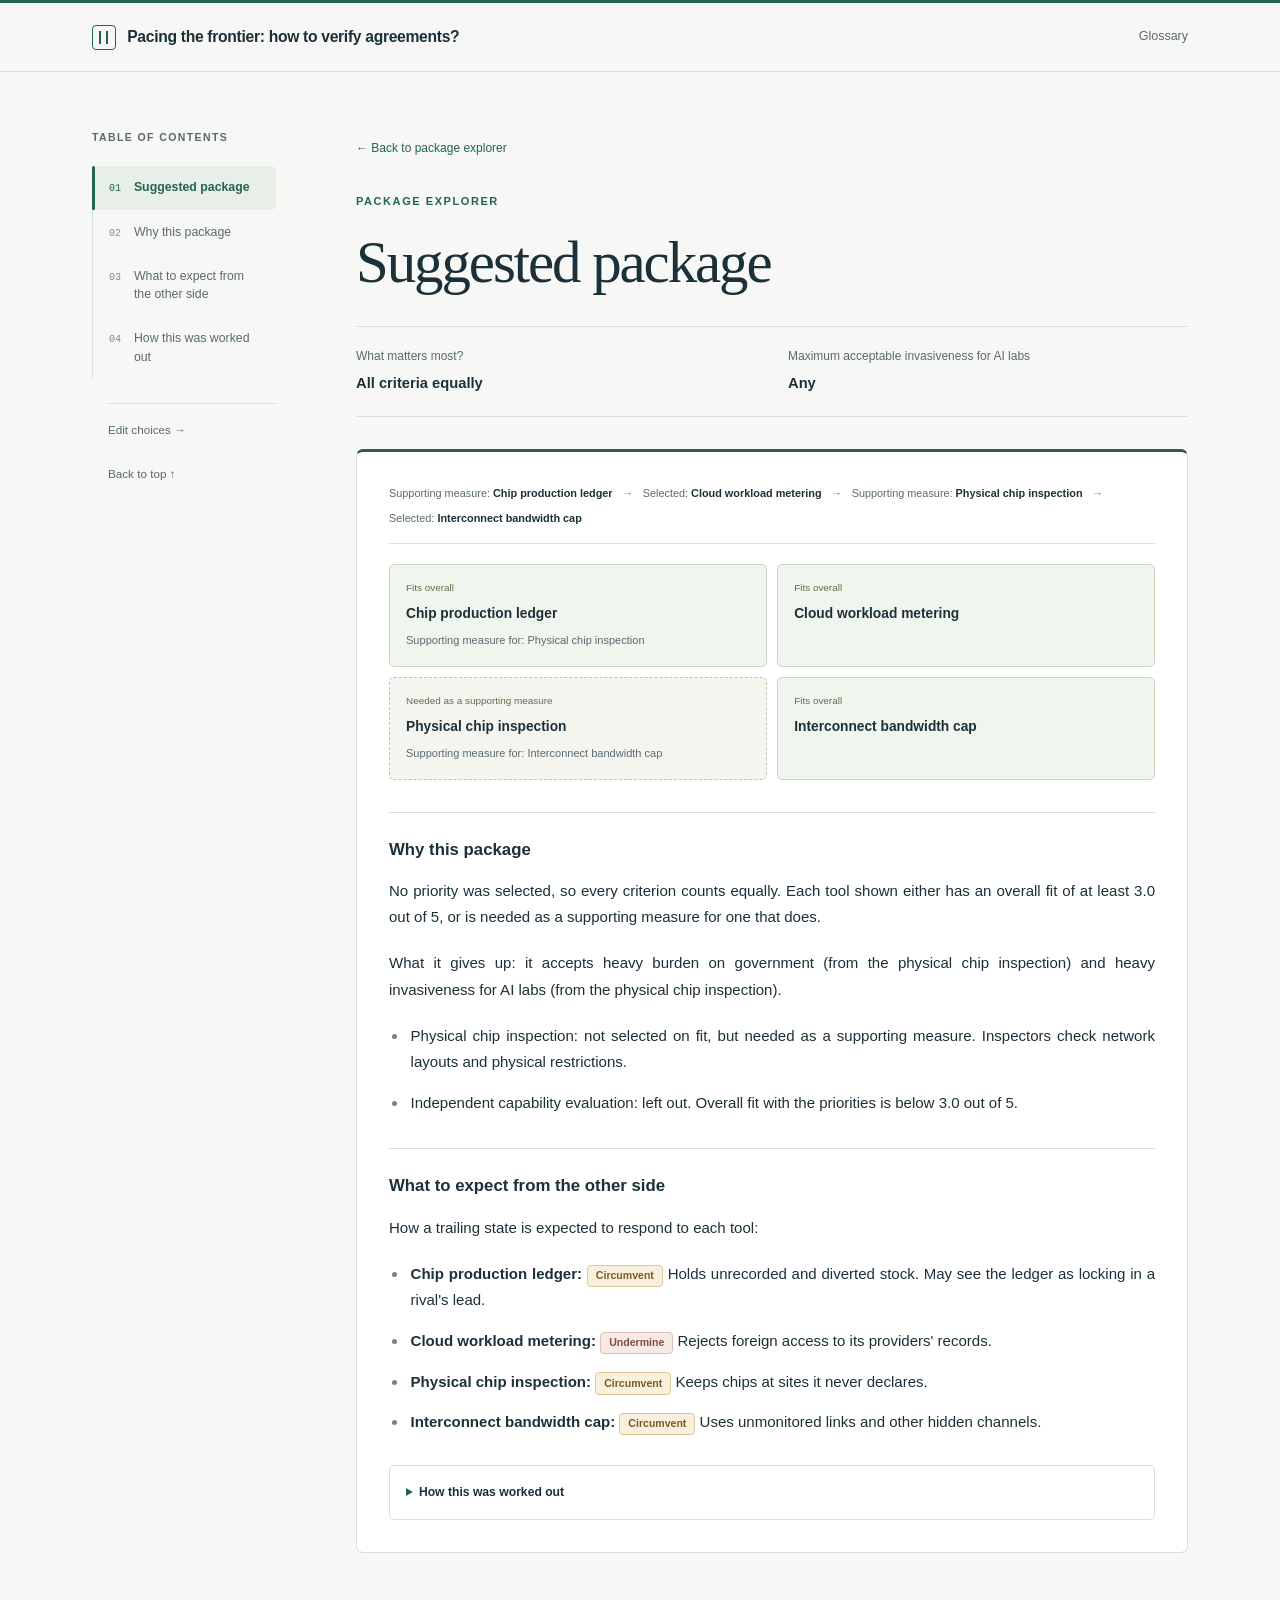
==== commit 5b636d57: "Change header links" ====
--- a/package.html
+++ b/package.html
@@ -5,7 +5,7 @@
 <meta name="viewport" content="width=device-width, initial-scale=1">
 <meta name="referrer" content="no-referrer">
 <title>Suggested package | Verifying agreements to pace AI</title>
-<link rel="stylesheet" href="css/style.css?v=20261126-widths">
+<link rel="stylesheet" href="css/style.css?v=20261126-justify-glossary">
 </head>
 <body data-page="package">
 <a class="skip-link" href="#main">Skip to content</a>
@@ -25,6 +25,6 @@
 <script src="data/glossary.js"></script>
 <script src="data/method.js"></script>
 <script src="js/builder.js"></script>
-<script src="js/app.js"></script>
+<script src="js/app.js?v=20261126-justify-glossary"></script>
 </body>
 </html>
--- a/css/style.css
+++ b/css/style.css
@@ -55,6 +55,20 @@
 ul.bullets, ol.bullets, .plain-list { padding-left: 1.4rem; }
 .bullets li, .plain-list li { padding-left: .2rem; margin-bottom: .8rem; }
 li::marker { color: #70877d; }
+
+/* Justified prose shares a straight right edge; hyphenation avoids large word gaps. */
+.intro > p, .wrap > section > p, .proposal-body > p,
+.builder-text > p, .reference-body > p, .card-text,
+.bullets > li, .plain-list > li, .notes > li,
+.glossary dd, .justification, .source-list > li,
+.package-output > p:not(.chain), .behaviours td:last-child {
+  text-align: justify;
+  text-align-last: start;
+  text-justify: inter-word;
+  -webkit-hyphens: auto;
+  hyphens: auto;
+  overflow-wrap: break-word;
+}
 
 /* The same navigation frame stays available throughout the publication. */
 .masthead { position: sticky; top: 0; z-index: 40; background: #f7f8f5f5; border-top: 3px solid #226352; border-bottom: 1px solid var(--line); backdrop-filter: blur(12px); }
@@ -341,7 +355,6 @@
   .masthead-inner { min-height: 60px; }
   .masthead nav { gap: 1rem; }
   .masthead nav a { font-size: .72rem; }
-  .masthead nav a:last-child { display: none; }
   .wrap { display: block; max-width: calc(var(--measure) + var(--page-gutter) * 2); padding: 5rem var(--page-gutter) 4rem; }
   .wrap > .toc { position: fixed; z-index: 35; left: 0; right: 0; top: 64px; max-height: calc(100dvh - 64px); padding: 0; overflow-y: auto; background: #f7f8f5fa; border-bottom: 1px solid var(--line); }
   .toc-heading { display: none; }
@@ -379,7 +392,6 @@
   .brand { font-size: .88rem; gap: .55rem; }
   .brand-mark { width: 22px; height: 24px; }
   .masthead nav a { font-size: .69rem; }
-  .masthead nav a:nth-child(2) { display: none; }
   .wrap { padding: 4.5rem var(--page-gutter) 3rem; }
   .toc-toggle { padding-left: 1.25rem; padding-right: 1.25rem; }
   .eyebrow { font-size: .62rem; margin-bottom: 1rem; }
@@ -456,7 +468,6 @@
 }
 @media (max-width: 359px) {
   h1 { font-size: 2.5rem; }
-  .masthead nav { display: none; }
   .tool-toolbar { display: block; }
   .tool-switch { width: 100%; margin-top: 1rem; }
 }
